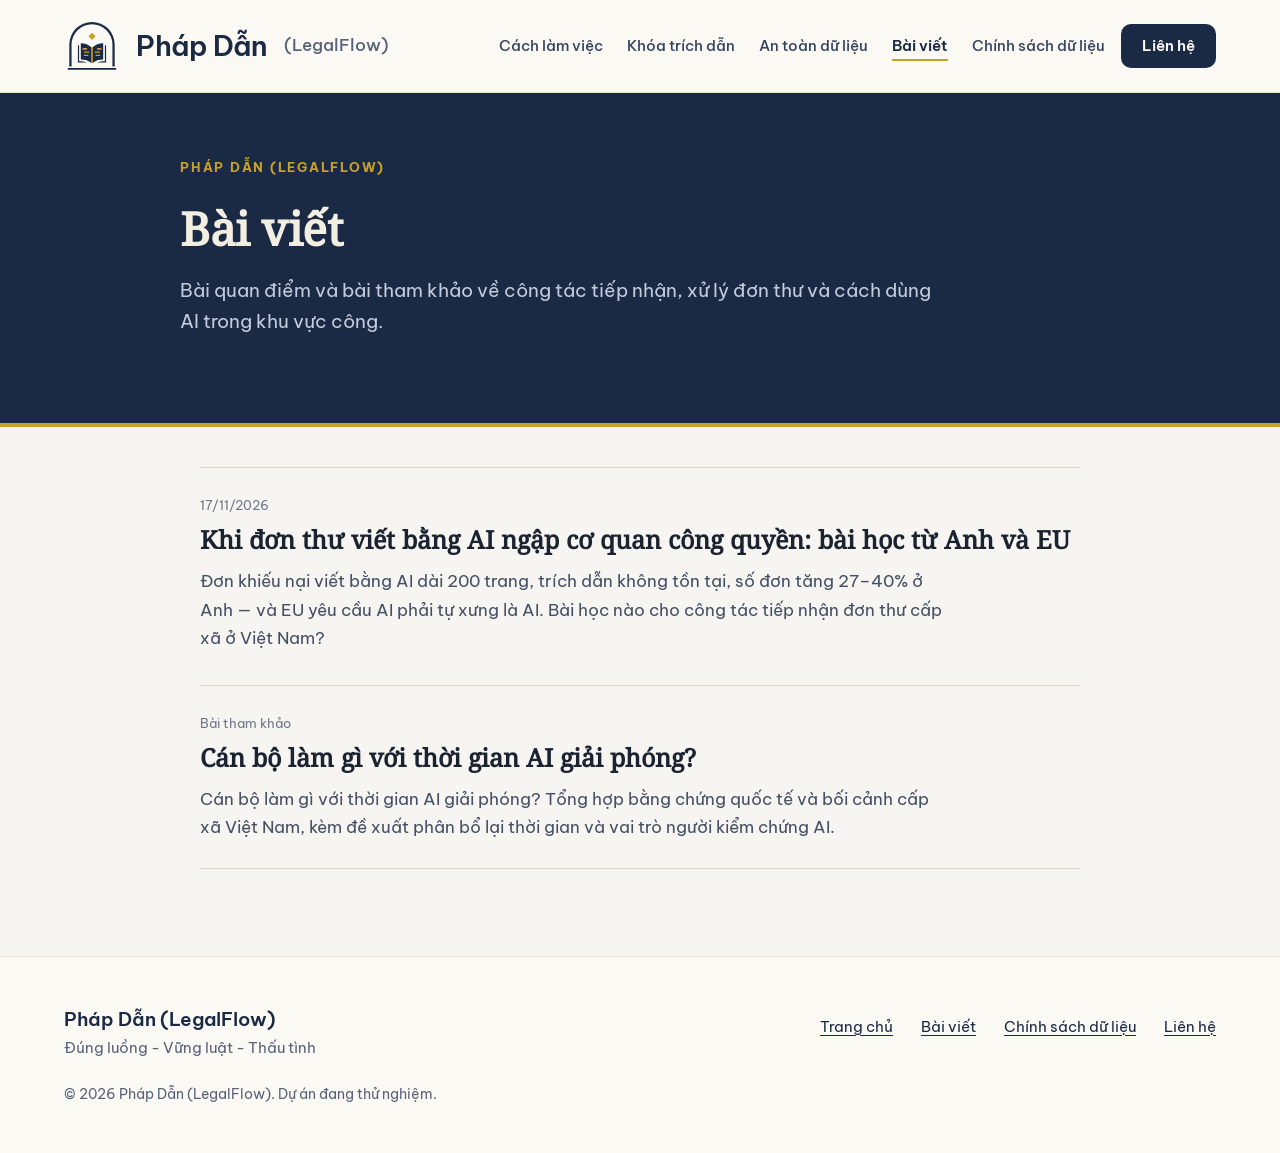
==== bai-viet/index.html @ ff7a057d "Mục Bài viết: trang danh sách tại /bai-viet/, menu và chân trang trỏ tới đây Co-Authored-By: Claude " ====
<!doctype html>
<html lang="vi">
  <head>
    <meta charset="utf-8" />
    <meta name="viewport" content="width=device-width, initial-scale=1, viewport-fit=cover" />
    <meta name="color-scheme" content="light dark" />
<link rel="icon" href="/favicon.ico" sizes="32x32">
<link rel="icon" href="/favicon.svg" type="image/svg+xml">
<link rel="apple-touch-icon" href="/apple-touch-icon.png">
<link rel="manifest" href="/site.webmanifest">
<meta name="theme-color" content="#1B2A44">
    <meta name="description" content="Các bài quan điểm và bài tham khảo của Pháp Dẫn (LegalFlow) về tiếp nhận, xử lý đơn thư và AI trong khu vực công." />
    <title>Bài viết | Pháp Dẫn (LegalFlow)</title>
<link rel="stylesheet" href="/assets/css/khung.css">
<link rel="canonical" href="https://phapdan.vn/bai-viet/">
<meta property="og:title" content="Bài viết | Pháp Dẫn (LegalFlow)">
<meta property="og:url" content="https://phapdan.vn/bai-viet/">
<meta property="og:locale" content="vi_VN">
<meta property="og:type" content="website">
<meta property="og:image" content="https://phapdan.vn/og-image.png">
<meta name="twitter:card" content="summary_large_image">
    <style>
@font-face{font-family:'Be Vietnam Pro';font-style:normal;font-weight:400;font-display:swap;src:url('/assets/fonts/be-vietnam-pro-vietnamese-400-normal.woff2') format('woff2');unicode-range:U+0102-0103,U+0110-0111,U+0128-0129,U+0168-0169,U+01A0-01A1,U+01AF-01B0,U+0300-0301,U+0303-0304,U+0308-0309,U+0323,U+0329,U+1EA0-1EF9,U+20AB}
@font-face{font-family:'Be Vietnam Pro';font-style:normal;font-weight:400;font-display:swap;src:url('/assets/fonts/be-vietnam-pro-latin-400-normal.woff2') format('woff2');unicode-range:U+0000-00FF,U+0131,U+0152-0153,U+02BB-02BC,U+02C6,U+02DA,U+02DC,U+0304,U+0308,U+0329,U+2000-206F,U+20AC,U+2122,U+2191,U+2193,U+2212,U+2215,U+FEFF,U+FFFD}
@font-face{font-family:'Be Vietnam Pro';font-style:normal;font-weight:500;font-display:swap;src:url('/assets/fonts/be-vietnam-pro-vietnamese-500-normal.woff2') format('woff2');unicode-range:U+0102-0103,U+0110-0111,U+0128-0129,U+0168-0169,U+01A0-01A1,U+01AF-01B0,U+0300-0301,U+0303-0304,U+0308-0309,U+0323,U+0329,U+1EA0-1EF9,U+20AB}
@font-face{font-family:'Be Vietnam Pro';font-style:normal;font-weight:500;font-display:swap;src:url('/assets/fonts/be-vietnam-pro-latin-500-normal.woff2') format('woff2');unicode-range:U+0000-00FF,U+0131,U+0152-0153,U+02BB-02BC,U+02C6,U+02DA,U+02DC,U+0304,U+0308,U+0329,U+2000-206F,U+20AC,U+2122,U+2191,U+2193,U+2212,U+2215,U+FEFF,U+FFFD}
@font-face{font-family:'Be Vietnam Pro';font-style:normal;font-weight:600;font-display:swap;src:url('/assets/fonts/be-vietnam-pro-vietnamese-600-normal.woff2') format('woff2');unicode-range:U+0102-0103,U+0110-0111,U+0128-0129,U+0168-0169,U+01A0-01A1,U+01AF-01B0,U+0300-0301,U+0303-0304,U+0308-0309,U+0323,U+0329,U+1EA0-1EF9,U+20AB}
@font-face{font-family:'Be Vietnam Pro';font-style:normal;font-weight:600;font-display:swap;src:url('/assets/fonts/be-vietnam-pro-latin-600-normal.woff2') format('woff2');unicode-range:U+0000-00FF,U+0131,U+0152-0153,U+02BB-02BC,U+02C6,U+02DA,U+02DC,U+0304,U+0308,U+0329,U+2000-206F,U+20AC,U+2122,U+2191,U+2193,U+2212,U+2215,U+FEFF,U+FFFD}
@font-face{font-family:'Be Vietnam Pro';font-style:normal;font-weight:700;font-display:swap;src:url('/assets/fonts/be-vietnam-pro-vietnamese-700-normal.woff2') format('woff2');unicode-range:U+0102-0103,U+0110-0111,U+0128-0129,U+0168-0169,U+01A0-01A1,U+01AF-01B0,U+0300-0301,U+0303-0304,U+0308-0309,U+0323,U+0329,U+1EA0-1EF9,U+20AB}
@font-face{font-family:'Be Vietnam Pro';font-style:normal;font-weight:700;font-display:swap;src:url('/assets/fonts/be-vietnam-pro-latin-700-normal.woff2') format('woff2');unicode-range:U+0000-00FF,U+0131,U+0152-0153,U+02BB-02BC,U+02C6,U+02DA,U+02DC,U+0304,U+0308,U+0329,U+2000-206F,U+20AC,U+2122,U+2191,U+2193,U+2212,U+2215,U+FEFF,U+FFFD}
@font-face{font-family:'Noto Serif';font-style:normal;font-weight:400;font-display:swap;src:url('/assets/fonts/noto-serif-400-normal-vietnamese.woff2') format('woff2');unicode-range:U+0102-0103,U+0110-0111,U+0128-0129,U+0168-0169,U+01A0-01A1,U+01AF-01B0,U+0300-0301,U+0303-0304,U+0308-0309,U+0323,U+0329,U+1EA0-1EF9,U+20AB}
@font-face{font-family:'Noto Serif';font-style:normal;font-weight:400;font-display:swap;src:url('/assets/fonts/noto-serif-400-normal-latin.woff2') format('woff2');unicode-range:U+0000-00FF,U+0131,U+0152-0153,U+02BB-02BC,U+02C6,U+02DA,U+02DC,U+0304,U+0308,U+0329,U+2000-206F,U+20AC,U+2122,U+2191,U+2193,U+2212,U+2215,U+FEFF,U+FFFD}

      :root {
        color-scheme: light dark;
        --navy: #1b2a44;
        --navy-deep: #121d31;
        --gold: #c9a227;
        --gold-soft: #a9861d;
        --bg: #f6f5f1;
        --surface: #ffffff;
        --surface-2: #efede6;
        --ink: #1c2330;
        --ink-2: #455064;
        --ink-3: #6d7688;
        --line: #ddd8cc;
        --line-strong: #c6bfa9;
        --good: #2e6b4f;
        --warn: #9a6a12;
        --bad: #a03d2a;
        --chip-bg: #eceadf;
        --hero-bg: #1b2a44;
        --hero-ink: #f2eee1;
        --hero-ink-2: #c3cbdd;
        --shadow: 0 1px 2px rgba(27, 42, 68, .06), 0 8px 28px rgba(27, 42, 68, .07);
      }
      @media (prefers-color-scheme: dark) {
        :root {
          --bg: #0e1420;
          --surface: #16202f;
          --surface-2: #1b2839;
          --ink: #e9e6da;
          --ink-2: #b7bdca;
          --ink-3: #8d96a8;
          --line: #2b3a4f;
          --line-strong: #3d5069;
          --good: #6fc49b;
          --warn: #e0b558;
          --bad: #e08a76;
          --chip-bg: #223048;
          --hero-bg: #0a111d;
          --hero-ink: #f2eee1;
          --hero-ink-2: #aeb8cc;
          --shadow: 0 1px 2px rgba(0,0,0,.3), 0 8px 28px rgba(0,0,0,.35);
        }
      }
      * { box-sizing: border-box; }
      html { scroll-behavior: smooth; }
      @media (prefers-reduced-motion: reduce) { html { scroll-behavior: auto; } }
      body {
        margin: 0;
        background: var(--bg);
        color: var(--ink);
        font-family: "Be Vietnam Pro", system-ui, sans-serif;
        font-size: 16.5px;
        line-height: 1.72;
        -webkit-font-smoothing: antialiased;
      }
      ::selection { background: var(--gold); color: #141414; }

      /* ---------- Hero ---------- */
      .hero {
        background: var(--hero-bg);
        color: var(--hero-ink);
        padding: 64px 20px 56px;
        border-bottom: 4px solid var(--gold);
      }
      .hero-inner { max-width: 920px; margin: 0 auto; }
      .hero .brandline {
        font-size: 12.5px; font-weight: 700; letter-spacing: .14em; text-transform: uppercase;
        color: var(--gold); margin: 0 0 22px;
      }
      .hero h1 {
        font-family: "Noto Serif", Georgia, serif;
        font-weight: 600; font-size: clamp(30px, 5.4vw, 46px);
        line-height: 1.18; margin: 0 0 20px; letter-spacing: -.01em;
      }
      .hero .lede { font-size: clamp(16.5px, 2.4vw, 19px); color: var(--hero-ink-2); line-height: 1.65; margin: 0 0 30px; max-width: 760px; }
      .hero .lede strong { color: var(--hero-ink); }
      .hero-stats { display: grid; grid-template-columns: repeat(3, 1fr); gap: 14px; }
      .hero-stat {
        border: 1px solid rgba(201,162,39,.45); border-radius: 10px; padding: 16px 18px;
        background: rgba(255,255,255,.03);
      }
      .hero-stat .num { font-family: "Noto Serif", serif; font-size: clamp(24px, 3.6vw, 34px); font-weight: 700; color: #fff; line-height: 1.1; }
      .hero-stat .num .arr { color: var(--gold); }
      .hero-stat .cap { font-size: 13px; color: var(--hero-ink-2); line-height: 1.5; margin-top: 6px; }
      .hero .meta { margin: 26px 0 0; font-size: 13px; color: var(--hero-ink-2); }
      .hero .meta a { color: var(--gold); }
      @media (max-width: 640px) { .hero-stats { grid-template-columns: 1fr; } .hero { padding: 44px 18px 40px; } }

      /* ---------- Nav ---------- */
      .toc {
        position: sticky; top: 0; z-index: 20;
        background: var(--surface); border-bottom: 1px solid var(--line);
      }
      .toc-inner { max-width: 920px; margin: 0 auto; padding: 0 20px; display: flex; gap: 4px; overflow-x: auto; scrollbar-width: none; }
      .toc-inner::-webkit-scrollbar { display: none; }
      .toc a {
        white-space: nowrap; font-size: 13.5px; font-weight: 600; color: var(--ink-2);
        text-decoration: none; padding: 12px 10px; border-bottom: 2px solid transparent;
      }
      .toc a:hover { color: var(--ink); border-bottom-color: var(--gold); }

      /* ---------- Layout ---------- */
      main { max-width: 920px; margin: 0 auto; padding: 0 20px 80px; }
      section { padding-top: 58px; scroll-margin-top: 58px; }
      @media (max-width: 640px) {
        /* Mục lục xuống hàng thay vì cuộn ngang: mọi mục đều thấy và bấm được trên điện thoại */
        .toc-inner { flex-wrap: wrap; overflow-x: visible; row-gap: 0; }
        .toc a { padding: 9px 8px; }
        section { scroll-margin-top: 104px; }
      }
      .sec-head { display: flex; align-items: baseline; gap: 14px; margin-bottom: 8px; }
      .sec-num {
        font-family: "Noto Serif", serif; font-size: 15px; font-weight: 700; color: var(--gold-soft);
        border: 1.5px solid var(--gold); border-radius: 999px; width: 34px; height: 34px;
        display: inline-flex; align-items: center; justify-content: center; flex: none; transform: translateY(6px);
      }
      h2 {
        font-family: "Noto Serif", Georgia, serif; font-weight: 600;
        font-size: clamp(24px, 4vw, 32px); line-height: 1.25; margin: 0; letter-spacing: -.01em;
      }
      h3 { font-size: 18.5px; font-weight: 700; margin: 34px 0 8px; line-height: 1.4; }
      h4 { font-size: 16px; font-weight: 700; margin: 22px 0 6px; }
      p { margin: 0 0 14px; }
      .sec-intro { color: var(--ink-2); font-size: 17px; margin-bottom: 20px; }
      ul, ol { margin: 0 0 16px; padding-left: 22px; }
      li { margin-bottom: 7px; }
      li::marker { color: var(--gold-soft); font-weight: 700; }
      a { color: var(--gold-soft); text-underline-offset: 3px; }
      @media (prefers-color-scheme: dark) { a { color: var(--gold); } }
      strong { font-weight: 700; }
      .small { font-size: 13.5px; color: var(--ink-3); line-height: 1.6; }

      /* ---------- Components ---------- */
      .thesis {
        background: var(--surface); border: 1px solid var(--line); border-top: 4px solid var(--gold);
        border-radius: 12px; padding: 26px 28px; box-shadow: var(--shadow); margin: 22px 0;
      }
      .thesis p:last-child { margin-bottom: 0; }
      .thesis .big {
        font-family: "Noto Serif", serif; font-size: clamp(19px, 3vw, 23px); line-height: 1.5; font-weight: 500; margin-bottom: 14px;
      }
      .split3 { display: grid; grid-template-columns: repeat(3, 1fr); gap: 14px; margin: 20px 0; }
      .split3 .cell { background: var(--surface); border: 1px solid var(--line); border-radius: 12px; padding: 18px 20px; box-shadow: var(--shadow); }
      .split3 .cell .k { font-size: 12px; font-weight: 800; letter-spacing: .1em; text-transform: uppercase; color: var(--gold-soft); margin-bottom: 8px; }
      .split3 .cell p { font-size: 15px; margin: 0; line-height: 1.6; }
      @media (max-width: 720px) { .split3 { grid-template-columns: 1fr; } }

      .chip {
        display: inline-block; font-size: 11.5px; font-weight: 700; letter-spacing: .03em;
        padding: 2px 9px; border-radius: 999px; background: var(--chip-bg); color: var(--ink-2);
        vertical-align: 2px; margin-right: 6px;
      }
      .chip.verified { background: rgba(46,107,79,.14); color: var(--good); }
      .chip.reported { background: rgba(154,106,18,.14); color: var(--warn); }
      .chip.opinion { background: rgba(160,61,42,.12); color: var(--bad); }
      .caveat {
        border: 1px dashed var(--line-strong); border-radius: 10px; padding: 14px 18px;
        font-size: 14.5px; color: var(--ink-2); background: var(--surface-2); margin: 16px 0;
      }
      .caveat strong { color: var(--ink); }
      blockquote {
        margin: 20px 0; padding: 4px 0 4px 20px; border-left: 3px solid var(--gold);
        font-family: "Noto Serif", serif; font-style: italic; font-size: 18px; line-height: 1.6; color: var(--ink);
      }
      blockquote .attrib { display: block; font-family: "Be Vietnam Pro", sans-serif; font-style: normal; font-size: 13px; color: var(--ink-3); margin-top: 8px; }

      .tablewrap { overflow-x: auto; margin: 18px 0 22px; border: 1px solid var(--line); border-radius: 12px; background: var(--surface); box-shadow: var(--shadow); }
      table { border-collapse: collapse; width: 100%; font-size: 14.5px; min-width: 620px; }
      th { text-align: left; font-size: 12.5px; letter-spacing: .05em; text-transform: uppercase; color: var(--ink-2); background: var(--surface-2); padding: 12px 16px; border-bottom: 1px solid var(--line); }
      td { padding: 13px 16px; border-bottom: 1px solid var(--line); vertical-align: top; line-height: 1.55; }
      tr:last-child td { border-bottom: none; }
      td .num { font-family: "Noto Serif", serif; font-weight: 700; font-size: 16px; white-space: nowrap; }
      @media (max-width: 640px) {
        .tablewrap { border: none; box-shadow: none; background: transparent; overflow: visible; }
        table { min-width: 0; }
        table, tbody, tr, td { display: block; width: 100%; }
        thead { display: none; }
        tr { background: var(--surface); border: 1px solid var(--line); border-radius: 12px; padding: 8px 4px; margin-bottom: 12px; box-shadow: var(--shadow); }
        td { border-bottom: none; padding: 7px 16px; }
        td::before { content: attr(data-th); display: block; font-size: 11.5px; font-weight: 700; letter-spacing: .06em; text-transform: uppercase; color: var(--ink-3); margin-bottom: 2px; }
      }

      .chart-card { background: var(--surface); border: 1px solid var(--line); border-radius: 12px; padding: 24px 26px; box-shadow: var(--shadow); margin: 20px 0; }
      .chart-card h4 { margin-top: 0; }
      .chart-card .src { font-size: 12.5px; color: var(--ink-3); margin-top: 12px; }
      .bar-row { display: grid; grid-template-columns: 190px 1fr 52px; align-items: center; gap: 12px; margin: 10px 0; font-size: 14px; }
      .bar-track { background: var(--surface-2); border-radius: 6px; height: 22px; overflow: hidden; }
      .bar-fill { height: 100%; border-radius: 6px; background: var(--navy); }
      .bar-fill.gold { background: var(--gold); }
      .bar-fill.bad { background: var(--bad); }
      .bar-val { font-family: "Noto Serif", serif; font-weight: 700; text-align: right; }
      @media (prefers-color-scheme: dark) { .bar-fill { background: #7e97c4; } .bar-fill.gold { background: var(--gold); } .bar-fill.bad { background: #c96a55; } }
      @media (max-width: 560px) { .bar-row { grid-template-columns: 118px 1fr 46px; gap: 8px; font-size: 13px; } }

      .statgrid { display: grid; grid-template-columns: repeat(2, 1fr); gap: 14px; margin: 20px 0; }
      .stat { background: var(--surface); border: 1px solid var(--line); border-radius: 12px; padding: 18px 20px; box-shadow: var(--shadow); }
      .stat .v { font-family: "Noto Serif", serif; font-size: 27px; font-weight: 700; line-height: 1.15; }
      .stat .v .to { color: var(--bad); }
      .stat .d { font-size: 14px; color: var(--ink-2); margin-top: 6px; line-height: 1.55; }
      @media (max-width: 640px) { .statgrid { grid-template-columns: 1fr; } }

      .role-card { background: var(--navy); color: #eef0f5; border-radius: 14px; padding: 28px 30px; margin: 22px 0; }
      @media (prefers-color-scheme: dark) { .role-card { background: #0a111d; border: 1px solid var(--line); } }
      .role-card h3 { color: #fff; margin-top: 0; font-family: "Noto Serif", serif; font-size: 22px; }
      .role-card .sub { color: #c3cbdd; font-size: 14.5px; margin-bottom: 18px; }
      .role-cols { display: grid; grid-template-columns: repeat(3, 1fr); gap: 20px; }
      .role-cols h5 { margin: 0 0 8px; font-size: 12.5px; letter-spacing: .1em; text-transform: uppercase; color: var(--gold); }
      .role-cols ul { padding-left: 18px; margin: 0; font-size: 14.5px; }
      .role-cols li { margin-bottom: 6px; }
      .role-cols li::marker { color: var(--gold); }
      @media (max-width: 720px) { .role-cols { grid-template-columns: 1fr; } }

      .steps { counter-reset: step; margin: 20px 0; }
      .step { display: flex; gap: 16px; padding: 16px 0; border-bottom: 1px solid var(--line); }
      .step:last-child { border-bottom: none; }
      .step .n {
        counter-increment: step; flex: none; width: 38px; height: 38px; border-radius: 50%;
        background: var(--navy); color: #fff; font-family: "Noto Serif", serif; font-weight: 700;
        display: flex; align-items: center; justify-content: center; font-size: 17px; margin-top: 2px;
      }
      @media (prefers-color-scheme: dark) { .step .n { background: var(--gold); color: #141414; } }
      .step h4 { margin: 2px 0 4px; }
      .step p { font-size: 15px; color: var(--ink-2); margin: 0; }

      /* ---------- Planner ---------- */
      .planner { background: var(--surface); border: 1px solid var(--line); border-radius: 14px; box-shadow: var(--shadow); padding: 26px 28px; margin: 22px 0; }
      .planner h3 { margin-top: 0; }
      .planner .ctl { display: flex; flex-wrap: wrap; align-items: center; gap: 14px; margin: 16px 0 6px; }
      .planner label { font-weight: 600; font-size: 15px; }
      .planner input[type="range"] { flex: 1 1 220px; accent-color: var(--gold-soft); height: 28px; }
      .planner .hours-out { font-family: "Noto Serif", serif; font-size: 26px; font-weight: 700; min-width: 128px; }
      .alloc-row { display: grid; grid-template-columns: 200px 1fr 128px; gap: 12px; align-items: center; margin: 12px 0; font-size: 14.5px; }
      .alloc-row .a-name { font-weight: 600; }
      .alloc-row .a-name span { display: block; font-weight: 400; font-size: 12.5px; color: var(--ink-3); }
      .alloc-row .a-val { text-align: right; font-family: "Noto Serif", serif; font-weight: 700; line-height: 1.35; }
      .alloc-row .a-val span { display: block; font-family: "Be Vietnam Pro", sans-serif; font-weight: 500; font-size: 12.5px; color: var(--ink-3); }
      @media (max-width: 560px) { .alloc-row { grid-template-columns: 1fr 108px; } .alloc-row .bar-track { display: none; } }

      /* ---------- Audience tabs ---------- */
      .tabs { display: flex; gap: 8px; flex-wrap: wrap; margin: 18px 0 0; }
      .tabs button {
        font: inherit; font-size: 14.5px; font-weight: 600; cursor: pointer;
        padding: 9px 18px; border-radius: 999px; border: 1.5px solid var(--line-strong);
        background: var(--surface); color: var(--ink-2);
      }
      .tabs button[aria-selected="true"] { background: var(--navy); border-color: var(--navy); color: #fff; }
      @media (prefers-color-scheme: dark) { .tabs button[aria-selected="true"] { background: var(--gold); border-color: var(--gold); color: #141414; } }
      .tab-panel { background: var(--surface); border: 1px solid var(--line); border-radius: 12px; padding: 22px 26px; margin-top: 14px; box-shadow: var(--shadow); }
      .tab-panel[hidden] { display: none; }
      .tab-panel p:last-child { margin-bottom: 0; }

      .openq { background: var(--surface-2); border-radius: 12px; padding: 22px 26px; margin: 20px 0; }
      .openq ol { margin-bottom: 0; }
      .sources { font-size: 14px; color: var(--ink-2); }
      .sources h4 { color: var(--ink); }
      .sources li { margin-bottom: 5px; word-break: break-word; }
      footer { border-top: 1px solid var(--line); margin-top: 60px; padding-top: 22px; font-size: 13.5px; color: var(--ink-3); }
      .guarantee {
        border: 2px solid var(--gold); border-radius: 12px; padding: 22px 26px; margin: 20px 0;
        font-family: "Noto Serif", serif; font-size: clamp(17px, 2.6vw, 20px); line-height: 1.6; background: var(--surface);
      }
      .guarantee .who { display: block; font-family: "Be Vietnam Pro", sans-serif; font-size: 12.5px; font-weight: 700; letter-spacing: .1em; text-transform: uppercase; color: var(--gold-soft); margin-bottom: 10px; }
    </style>
<style>.list{list-style:none;padding:0;margin:0} .list li{border-top:1px solid var(--line);padding:26px 0} .list li:last-child{border-bottom:1px solid var(--line)} .list time{display:block;font-size:13px;color:var(--ink-3);margin-bottom:6px} .list a{font-family:"Noto Serif",serif;font-size:clamp(20px,3vw,25px);font-weight:700;line-height:1.35;color:var(--ink);text-decoration:none} .list a:hover{text-decoration:underline;text-decoration-color:var(--gold)} .list p{margin:10px 0 0;color:var(--ink-2);max-width:68ch}</style>
  </head>
  <body>
    <!-- khung:dau -->
<div class="pd-khung">
<header class="site-head">
<div class="wrap site-head__in">
<a class="brand" href="/" aria-label="Pháp Dẫn (LegalFlow), về trang chủ">
<picture><source srcset="/assets/logo-phap-dan-bieu-tuong-nen-toi.svg" media="(prefers-color-scheme: dark)"><img src="/assets/logo-phap-dan-bieu-tuong.svg" width="56" height="56" alt=""></picture>
<span class="brand__name">Pháp Dẫn</span><span class="brand__sub">(LegalFlow)</span>
</a>
<nav class="nav" aria-label="Điều hướng chính">
<a href="/#cach-lam">Cách làm việc</a>
<a href="/#khoa-trich-dan">Khóa trích dẫn</a>
<a href="/#an-toan">An toàn dữ liệu</a>
<a href="/bai-viet/" aria-current="page">Bài viết</a>
<a href="/chinh-sach-du-lieu.html">Chính sách dữ liệu</a>
</nav>
<details class="mnav"><summary>Mục lục</summary>
<nav aria-label="Mục lục trên điện thoại">
<a href="/#cach-lam">Cách làm việc</a>
<a href="/#khoa-trich-dan">Khóa trích dẫn</a>
<a href="/#an-toan">An toàn dữ liệu</a>
<a href="/bai-viet/" aria-current="page">Bài viết</a>
<a href="/chinh-sach-du-lieu.html">Chính sách dữ liệu</a>
<a href="/lien-he.html">Liên hệ</a>
</nav></details>
<a class="btn btn--primary btn--sm" href="/lien-he.html">Liên hệ</a>
</div>
</header>
</div>
<!-- /khung:dau -->
<header class="hero">
      <div class="hero-inner">
        <p class="brandline">Pháp Dẫn (LegalFlow)</p>
        <h1>Bài viết</h1>
        <p class="lede">Bài quan điểm và bài tham khảo về công tác tiếp nhận, xử lý đơn thư và cách dùng AI trong khu vực công.</p>
      </div>
    </header>
    <main>
      <section style="padding-top:40px">
        <ul class="list">
<li><time>17/11/2026</time><a href="/bai-viet/don-thu-viet-bang-ai-bai-hoc-tu-anh-va-eu/">Khi đơn thư viết bằng AI ngập cơ quan công quyền: bài học từ Anh và EU</a><p>Đơn khiếu nại viết bằng AI dài 200 trang, trích dẫn không tồn tại, số đơn tăng 27–40% ở Anh — và EU yêu cầu AI phải tự xưng là AI. Bài học nào cho công tác tiếp nhận đơn thư cấp xã ở Việt Nam?</p></li>
<li><time>Bài tham khảo</time><a href="/thoi-gian-ai-giai-phong.html">Cán bộ làm gì với thời gian AI giải phóng?</a><p>Cán bộ làm gì với thời gian AI giải phóng? Tổng hợp bằng chứng quốc tế và bối cảnh cấp xã Việt Nam, kèm đề xuất phân bổ lại thời gian và vai trò người kiểm chứng AI.</p></li>
        </ul>
      </section>
    </main>
    <!-- khung:chan -->
<div class="pd-khung">
<footer class="site-foot">
<div class="wrap site-foot__in">
<div>
<p class="site-foot__brand">Pháp Dẫn (LegalFlow)</p>
<p class="site-foot__tag">Đúng luồng - Vững luật - Thấu tình</p>
</div>
<nav aria-label="Liên kết cuối trang">
<a href="/">Trang chủ</a>
<a href="/bai-viet/">Bài viết</a>
<a href="/chinh-sach-du-lieu.html">Chính sách dữ liệu</a>
<a href="/lien-he.html">Liên hệ</a>
</nav>
<p class="site-foot__legal">© 2026 Pháp Dẫn (LegalFlow). Dự án đang thử nghiệm.</p>
</div>
</footer>
</div>
<script>
(function(){var m=document.querySelector('.pd-khung .mnav');if(!m)return;
m.addEventListener('click',function(e){if(e.target.closest('nav a'))m.open=false;});
document.addEventListener('keydown',function(e){if(e.key==='Escape'&&m.open){m.open=false;m.querySelector('summary').focus();}});})();
</script>
<!-- /khung:chan -->
  </body>
</html>
---- assets/css/khung.css ----
/* Khung đầu/chân dùng riêng cho trang Bài viết. TỆP SINH TỰ ĐỘNG từ dung.py (màu từ bang_mau.py, quy tắc từ site.css), không sửa tay.
   Mọi quy tắc nằm dưới .pd-khung để không làm đổi giao diện của bài viết. */
/* Bộ màu A: navy + vàng. TỆP SINH TỰ ĐỘNG từ nguon/bang_mau.py, không sửa tay.
   Tỷ lệ tương phản của từng cặp: bang-chung/do-tuong-phan.md */
.pd-khung {
  /* Bảng màu gốc */
  --sang-paper: #FBF9F4;
  --sang-paper-2: #F4F0E6;
  --sang-paper-3: #EAE4D6;
  --sang-surface: #FFFFFF;
  --sang-ink: #1B2A44;
  --sang-ink-2: #37445E;
  --sang-muted: #586278;
  --sang-rule: #DCD5C5;
  --sang-rule-2: #E9E3D6;
  --sang-rule-ui: #8A8474;
  --sang-brand: #1B2A44;
  --sang-brand-2: #2B3D60;
  --sang-on-brand: #FBF9F4;
  --sang-on-brand-2: #C9D0DD;
  --sang-accent: #C9A227;
  --sang-accent-ink: #735900;
  --sang-accent-soft: #F6ECC9;
  --sang-accent-rule: #D9C06C;
  --sang-ok-ink: #1D5A45;
  --sang-ok-soft: #E0F0E8;
  --sang-ok-rule: #9CCBB6;
  --sang-out-ink: #8C2B20;
  --sang-out-soft: #F9E6E1;
  --sang-out-rule: #E0A79D;
  --sang-btn-bg: #1B2A44;
  --sang-btn-bg-hover: #2B3D60;
  --sang-btn-ink: #FBF9F4;
  --sang-focus: #1B2A44;
  --sang-scrim: #0D1524;
  --sang-shadow-rgb: 27 42 68;
  --sang-brand-mark: #1B2A44;
  --sang-logo-bg: #1B2A44;
  --sang-logo-fg: #FBF9F4;
  --toi-paper: #0E1726;
  --toi-paper-2: #131E31;
  --toi-paper-3: #1B2A44;
  --toi-surface: #17233A;
  --toi-ink: #F3EFE5;
  --toi-ink-2: #CBD1DC;
  --toi-muted: #9EA8BA;
  --toi-rule: #2E3D5A;
  --toi-rule-2: #223049;
  --toi-rule-ui: #6F7C95;
  --toi-brand: #1B2A44;
  --toi-brand-2: #24365A;
  --toi-on-brand: #F3EFE5;
  --toi-on-brand-2: #C9D0DD;
  --toi-accent: #C9A227;
  --toi-accent-ink: #DDBE55;
  --toi-accent-soft: #3A3010;
  --toi-accent-rule: #6E5A16;
  --toi-ok-ink: #8FD4B6;
  --toi-ok-soft: #143A30;
  --toi-ok-rule: #2C6A57;
  --toi-out-ink: #F2AA9F;
  --toi-out-soft: #48201B;
  --toi-out-rule: #7F3A31;
  --toi-btn-bg: #C9A227;
  --toi-btn-bg-hover: #DDBE55;
  --toi-btn-ink: #131E31;
  --toi-focus: #DDBE55;
  --toi-scrim: #05080F;
  --toi-shadow-rgb: 0 0 0;
  --toi-brand-mark: #8FA1C4;
  --toi-logo-bg: #2B3D60;
  --toi-logo-fg: #F3EFE5;
  --khoi-paper: #1B2A44;
  --khoi-paper-2: #20304D;
  --khoi-paper-3: #2B3D60;
  --khoi-surface: #22334F;
  --khoi-ink: #F6F2E8;
  --khoi-ink-2: #CFD5E0;
  --khoi-muted: #A9B2C3;
  --khoi-rule: #3A4B6B;
  --khoi-rule-2: #2E3E5C;
  --khoi-rule-ui: #8D99B0;
  --khoi-accent: #C9A227;
  --khoi-accent-ink: #DDBE55;
  --khoi-accent-soft: #3F3514;
  --khoi-accent-rule: #7A651B;
  --khoi-ok-ink: #9ADBBE;
  --khoi-ok-soft: #1C4338;
  --khoi-ok-rule: #3A7A66;
  --khoi-out-ink: #F4B3A9;
  --khoi-out-soft: #532822;
  --khoi-out-rule: #8E463C;
  --khoi-btn-bg: #C9A227;
  --khoi-btn-bg-hover: #DDBE55;
  --khoi-btn-ink: #17233A;
  --khoi-focus: #DDBE55;
  /* Biến ngữ nghĩa, mặc định là giao diện sáng */
  --paper: var(--sang-paper);
  --paper-2: var(--sang-paper-2);
  --paper-3: var(--sang-paper-3);
  --surface: var(--sang-surface);
  --ink: var(--sang-ink);
  --ink-2: var(--sang-ink-2);
  --muted: var(--sang-muted);
  --rule: var(--sang-rule);
  --rule-2: var(--sang-rule-2);
  --rule-ui: var(--sang-rule-ui);
  --brand: var(--sang-brand);
  --brand-2: var(--sang-brand-2);
  --on-brand: var(--sang-on-brand);
  --on-brand-2: var(--sang-on-brand-2);
  --accent: var(--sang-accent);
  --accent-ink: var(--sang-accent-ink);
  --accent-soft: var(--sang-accent-soft);
  --accent-rule: var(--sang-accent-rule);
  --ok-ink: var(--sang-ok-ink);
  --ok-soft: var(--sang-ok-soft);
  --ok-rule: var(--sang-ok-rule);
  --out-ink: var(--sang-out-ink);
  --out-soft: var(--sang-out-soft);
  --out-rule: var(--sang-out-rule);
  --btn-bg: var(--sang-btn-bg);
  --btn-bg-hover: var(--sang-btn-bg-hover);
  --btn-ink: var(--sang-btn-ink);
  --focus: var(--sang-focus);
  --scrim: var(--sang-scrim);
  --shadow-rgb: var(--sang-shadow-rgb);
  --brand-mark: var(--sang-brand-mark);
  --logo-bg: var(--sang-logo-bg);
  --logo-fg: var(--sang-logo-fg);
}
/* Giao diện tối: theo cài đặt của máy. Thuộc tính data-giao-dien chỉ để xem thử. */
@media (prefers-color-scheme: dark) {
  .pd-khung {
    --paper: var(--toi-paper);
    --paper-2: var(--toi-paper-2);
    --paper-3: var(--toi-paper-3);
    --surface: var(--toi-surface);
    --ink: var(--toi-ink);
    --ink-2: var(--toi-ink-2);
    --muted: var(--toi-muted);
    --rule: var(--toi-rule);
    --rule-2: var(--toi-rule-2);
    --rule-ui: var(--toi-rule-ui);
    --brand: var(--toi-brand);
    --brand-2: var(--toi-brand-2);
    --on-brand: var(--toi-on-brand);
    --on-brand-2: var(--toi-on-brand-2);
    --accent: var(--toi-accent);
    --accent-ink: var(--toi-accent-ink);
    --accent-soft: var(--toi-accent-soft);
    --accent-rule: var(--toi-accent-rule);
    --ok-ink: var(--toi-ok-ink);
    --ok-soft: var(--toi-ok-soft);
    --ok-rule: var(--toi-ok-rule);
    --out-ink: var(--toi-out-ink);
    --out-soft: var(--toi-out-soft);
    --out-rule: var(--toi-out-rule);
    --btn-bg: var(--toi-btn-bg);
    --btn-bg-hover: var(--toi-btn-bg-hover);
    --btn-ink: var(--toi-btn-ink);
    --focus: var(--toi-focus);
    --scrim: var(--toi-scrim);
    --shadow-rgb: var(--toi-shadow-rgb);
    --brand-mark: var(--toi-brand-mark);
    --logo-bg: var(--toi-logo-bg);
    --logo-fg: var(--toi-logo-fg);
  }
}
/* Khối tối có chọn lọc (phần Khóa trích dẫn): cùng một bộ biến ở cả giao diện sáng và tối */

.pd-khung {
  --sans: "Be Vietnam Pro", ui-sans-serif, system-ui, -apple-system, "Segoe UI", sans-serif;
  --serif: "Noto Serif", "Times New Roman", serif;

  
  --t-display: clamp(2.375rem, 1.2rem + 4.4vw, 4.25rem);   
  --t-h1: clamp(2.125rem, 1.4rem + 2.9vw, 3.25rem);        
  --t-h2: clamp(1.75rem, 1.25rem + 2vw, 2.625rem);         
  --t-thesis: clamp(1.625rem, 1.1rem + 2.2vw, 2.5rem);     
  --t-h3: 1.25rem;                                         
  --t-lede: clamp(1.125rem, 1.02rem + 0.42vw, 1.3125rem);  
  --t-body: 1.0625rem;                                     
  --t-small: 0.9375rem;                                    
  --t-note: 0.875rem;                                      
  --t-cite: 1.1875rem;                                     

  
  --s-1: 4px;  --s-2: 8px;  --s-3: 12px; --s-4: 16px; --s-5: 24px;
  --s-6: 32px; --s-7: 48px; --s-8: 64px; --s-9: 96px; --s-10: 128px;
  --sec: clamp(64px, 9vw, 128px);        

  
  --r-1: 6px;   
  --r-2: 10px;  
  --r-3: 14px;  

  
  --wrap: 1200px;
  --gutter: 24px;
  --edge: clamp(20px, 5vw, 64px);

  
  --shadow: 0 2px 4px rgb(var(--shadow-rgb) / 0.08), 0 28px 56px -24px rgb(var(--shadow-rgb) / 0.4);
}
.pd-khung { font-family: var(--sans); font-size: 1rem; font-weight: 400; line-height: 1.5; text-align: left; color: var(--ink); background: var(--paper); -webkit-font-smoothing: antialiased; }
.pd-khung *, .pd-khung *::before, .pd-khung *::after { box-sizing: border-box; }
.pd-khung p { margin: 0; max-width: none; font-size: inherit; line-height: inherit; color: inherit; }
.pd-khung a { color: inherit; text-decoration-line: underline; text-decoration-thickness: 1px; text-underline-offset: 0.2em; }
.pd-khung a:hover { text-decoration-thickness: 2px; text-decoration-color: var(--accent); }
.pd-khung a:focus-visible, .pd-khung button:focus-visible, .pd-khung summary:focus-visible { outline: 3px solid var(--focus); outline-offset: 3px; border-radius: var(--r-1); }
.pd-khung img { display: block; max-width: 100%; height: auto; }
.pd-khung footer { border: 0; margin: 0; padding: 0; font-size: inherit; color: inherit; }
.pd-khung .wrap { max-width: calc(var(--wrap) + 2 * var(--edge)); margin-inline: auto; padding-inline: var(--edge); }
.pd-khung .btn {
  display: inline-flex; align-items: center; justify-content: center;
  min-height: 48px; padding: 0 var(--s-5); border-radius: var(--r-2); border: 1px solid transparent;
  font: inherit; font-weight: 600; font-size: 1rem; line-height: 1.2; text-decoration: none; white-space: nowrap;
  cursor: pointer; transition: background-color 0.12s ease-out, border-color 0.12s ease-out;
}
.pd-khung .btn--primary { background: var(--btn-bg); color: var(--btn-ink); }
.pd-khung .btn--primary:hover { background: var(--btn-bg-hover); }
.pd-khung .btn--line { background: transparent; color: var(--ink); border-color: var(--rule-ui); }
.pd-khung .btn--line:hover { background: var(--paper-2); border-color: var(--ink); }
.pd-khung .btn--sm { min-height: 44px; padding: 0 20px; font-size: var(--t-small); }
.pd-khung .btn:active { transform: translateY(1px); }
.pd-khung .btn:disabled { opacity: 0.55; cursor: not-allowed; }
.pd-khung .site-head { border-bottom: 1px solid var(--rule-2); background: var(--paper); }
.pd-khung .site-head__in { display: flex; align-items: center; gap: var(--s-3) var(--s-4); min-height: 92px; padding-block: var(--s-3); }
.pd-khung .brand { display: inline-flex; align-items: center; gap: 16px; min-height: 56px; text-decoration: none; margin-right: auto; min-width: 0; }
.pd-khung .brand img { flex: none; display: block; width: 56px; height: 56px; border-radius: 12px; }
.pd-khung .brand__name { font-weight: 600; font-size: 1.75rem; line-height: 1.15; letter-spacing: -0.015em; white-space: nowrap; }
.pd-khung .brand__sub { font-weight: 500; font-size: 1.0625rem; color: var(--muted); white-space: nowrap; }
.pd-khung .nav { display: none; align-items: center; gap: 24px; }
.pd-khung .nav a { text-decoration: none; font-weight: 500; font-size: var(--t-small); color: var(--ink-2); white-space: nowrap; padding-block: 12px; }
.pd-khung .nav a:hover { color: var(--ink); text-decoration: underline; text-decoration-color: var(--accent); text-decoration-thickness: 2px; text-underline-offset: 8px; }
.pd-khung .nav a[aria-current] { color: var(--ink); font-weight: 600; text-decoration: underline; text-decoration-color: var(--accent); text-decoration-thickness: 2px; text-underline-offset: 8px; }
.pd-khung .mnav { position: relative; }
.pd-khung .mnav summary {
  list-style: none; cursor: pointer; min-height: 44px; display: inline-flex; align-items: center; padding: 0 16px;
  border-radius: var(--r-2); border: 1px solid var(--rule-ui); font-weight: 600; font-size: var(--t-small); white-space: nowrap;
}
.pd-khung .mnav summary::-webkit-details-marker { display: none; }
.pd-khung .mnav nav {
  position: absolute; right: 0; top: 52px; z-index: 10; min-width: 232px; max-width: calc(100vw - 2 * var(--edge));
  display: flex; flex-direction: column; padding: 4px;
  background: var(--surface); border: 1px solid var(--rule-ui); border-radius: var(--r-2);
}
.pd-khung .mnav nav a { display: flex; align-items: center; min-height: 44px; padding: 0 12px; border-radius: var(--r-1); text-decoration: none; font-size: 1rem; }
.pd-khung .mnav nav a:hover { background: var(--paper-2); }
@media (min-width: 1200px) {
  .pd-khung .nav { display: flex; }
  .pd-khung .mnav { display: none; }
}
@media (max-width: 639px) {
  .pd-khung .brand { display: grid; grid-template-columns: auto 1fr; gap: 0 10px; min-height: 48px; }
  .pd-khung .brand picture { grid-row: 1 / span 2; }
  .pd-khung .brand img { width: 48px; height: 48px; border-radius: 10px; }
  .pd-khung .brand__name { font-size: 1.375rem; line-height: 1.15; align-self: end; }
  .pd-khung .brand__sub { font-size: var(--t-small); line-height: 1.2; align-self: start; }
  .pd-khung .site-head__in { gap: var(--s-2); min-height: 80px; }
}
@media (max-width: 439px) {
  .pd-khung .site-head .btn--sm { display: none; }
}
.pd-khung .site-foot { border-top: 1px solid var(--rule-2); padding-block: var(--s-7); }
.pd-khung .site-foot__in { display: flex; flex-wrap: wrap; gap: var(--s-5) var(--s-7); justify-content: space-between; align-items: flex-start; }
.pd-khung .site-foot__brand { font-weight: 600; font-size: 1.1875rem; }
.pd-khung .site-foot__tag { margin-top: var(--s-1); font-size: var(--t-small); color: var(--muted); }
.pd-khung .site-foot nav { display: flex; flex-wrap: wrap; gap: var(--s-1) 28px; font-size: var(--t-small); }
.pd-khung .site-foot nav a { display: inline-flex; align-items: center; min-height: 44px; }
.pd-khung .site-foot__legal { flex-basis: 100%; font-size: var(--t-note); color: var(--muted); }
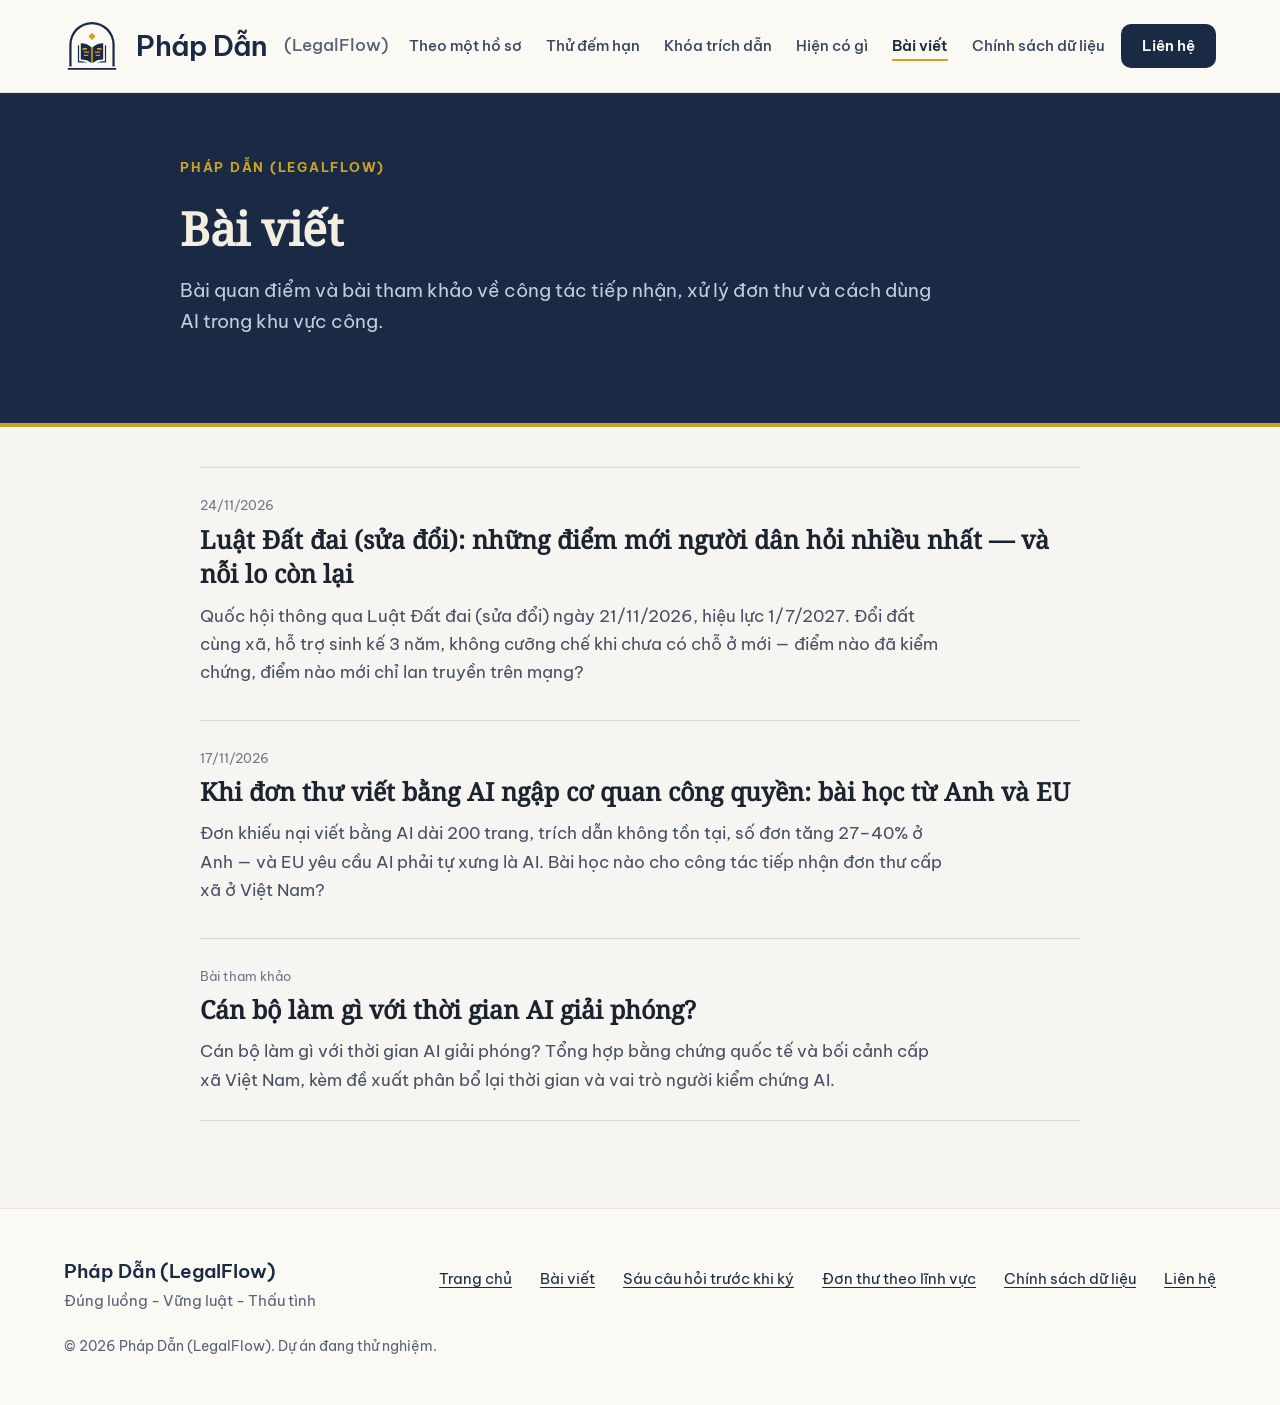
==== commit ca7ce966: "Đăng bài: Luật Đất đai (sửa đổi): những điểm mới người dân hỏi nhiều nhất — và nỗi lo còn lại Thêm v" ====
--- a/bai-viet/index.html
+++ b/bai-viet/index.html
@@ -306,17 +306,19 @@
 <span class="brand__name">Pháp Dẫn</span><span class="brand__sub">(LegalFlow)</span>
 </a>
 <nav class="nav" aria-label="Điều hướng chính">
-<a href="/#cach-lam">Cách làm việc</a>
+<a href="/#mot-ho-so">Theo một hồ sơ</a>
+<a href="/#thu-dem-han">Thử đếm hạn</a>
 <a href="/#khoa-trich-dan">Khóa trích dẫn</a>
-<a href="/#an-toan">An toàn dữ liệu</a>
+<a href="/#dang-co-gi">Hiện có gì</a>
 <a href="/bai-viet/" aria-current="page">Bài viết</a>
 <a href="/chinh-sach-du-lieu.html">Chính sách dữ liệu</a>
 </nav>
 <details class="mnav"><summary>Mục lục</summary>
 <nav aria-label="Mục lục trên điện thoại">
-<a href="/#cach-lam">Cách làm việc</a>
+<a href="/#mot-ho-so">Theo một hồ sơ</a>
+<a href="/#thu-dem-han">Thử đếm hạn</a>
 <a href="/#khoa-trich-dan">Khóa trích dẫn</a>
-<a href="/#an-toan">An toàn dữ liệu</a>
+<a href="/#dang-co-gi">Hiện có gì</a>
 <a href="/bai-viet/" aria-current="page">Bài viết</a>
 <a href="/chinh-sach-du-lieu.html">Chính sách dữ liệu</a>
 <a href="/lien-he.html">Liên hệ</a>
@@ -336,6 +338,7 @@
     <main>
       <section style="padding-top:40px">
         <ul class="list">
+<li><time>24/11/2026</time><a href="/bai-viet/luat-dat-dai-sua-doi-diem-moi-va-noi-lo/">Luật Đất đai (sửa đổi): những điểm mới người dân hỏi nhiều nhất — và nỗi lo còn lại</a><p>Quốc hội thông qua Luật Đất đai (sửa đổi) ngày 21/11/2026, hiệu lực 1/7/2027. Đổi đất cùng xã, hỗ trợ sinh kế 3 năm, không cưỡng chế khi chưa có chỗ ở mới — điểm nào đã kiểm chứng, điểm nào mới chỉ lan truyền trên mạng?</p></li>
 <li><time>17/11/2026</time><a href="/bai-viet/don-thu-viet-bang-ai-bai-hoc-tu-anh-va-eu/">Khi đơn thư viết bằng AI ngập cơ quan công quyền: bài học từ Anh và EU</a><p>Đơn khiếu nại viết bằng AI dài 200 trang, trích dẫn không tồn tại, số đơn tăng 27–40% ở Anh — và EU yêu cầu AI phải tự xưng là AI. Bài học nào cho công tác tiếp nhận đơn thư cấp xã ở Việt Nam?</p></li>
 <li><time>Bài tham khảo</time><a href="/thoi-gian-ai-giai-phong.html">Cán bộ làm gì với thời gian AI giải phóng?</a><p>Cán bộ làm gì với thời gian AI giải phóng? Tổng hợp bằng chứng quốc tế và bối cảnh cấp xã Việt Nam, kèm đề xuất phân bổ lại thời gian và vai trò người kiểm chứng AI.</p></li>
         </ul>
@@ -352,6 +355,8 @@
 <nav aria-label="Liên kết cuối trang">
 <a href="/">Trang chủ</a>
 <a href="/bai-viet/">Bài viết</a>
+<a href="/sau-cau-hoi-truoc-khi-ky.html">Sáu câu hỏi trước khi ký</a>
+<a href="/don-thu-theo-linh-vuc.html">Đơn thư theo lĩnh vực</a>
 <a href="/chinh-sach-du-lieu.html">Chính sách dữ liệu</a>
 <a href="/lien-he.html">Liên hệ</a>
 </nav>
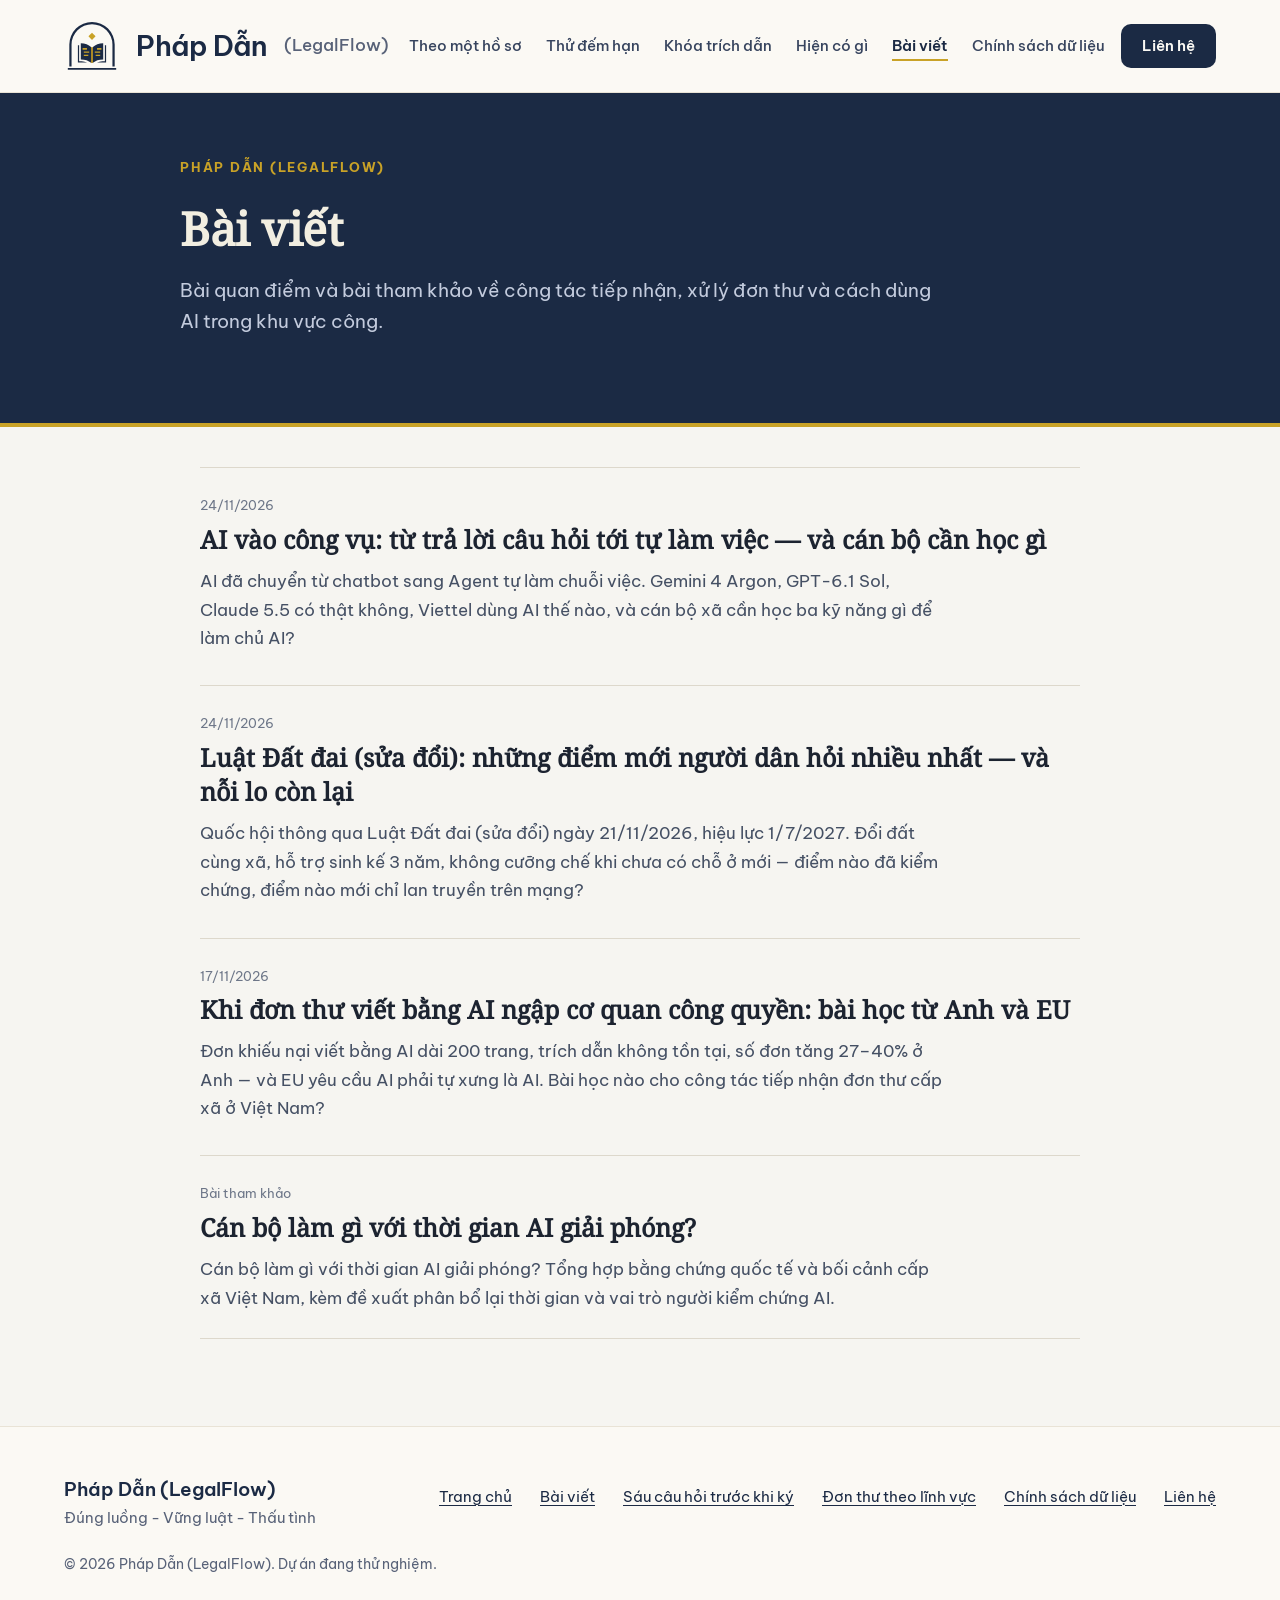
==== commit 9ddeb7a6: "Đăng bài: AI vào công vụ: từ trả lời câu hỏi tới tự làm việc — và cán bộ cần học gì Thêm vào danh sá" ====
--- a/bai-viet/index.html
+++ b/bai-viet/index.html
@@ -338,6 +338,7 @@
     <main>
       <section style="padding-top:40px">
         <ul class="list">
+<li><time>24/11/2026</time><a href="/bai-viet/ai-vao-cong-vu-tu-tra-loi-toi-tu-lam-viec/">AI vào công vụ: từ trả lời câu hỏi tới tự làm việc — và cán bộ cần học gì</a><p>AI đã chuyển từ chatbot sang Agent tự làm chuỗi việc. Gemini 4 Argon, GPT-6.1 Sol, Claude 5.5 có thật không, Viettel dùng AI thế nào, và cán bộ xã cần học ba kỹ năng gì để làm chủ AI?</p></li>
 <li><time>24/11/2026</time><a href="/bai-viet/luat-dat-dai-sua-doi-diem-moi-va-noi-lo/">Luật Đất đai (sửa đổi): những điểm mới người dân hỏi nhiều nhất — và nỗi lo còn lại</a><p>Quốc hội thông qua Luật Đất đai (sửa đổi) ngày 21/11/2026, hiệu lực 1/7/2027. Đổi đất cùng xã, hỗ trợ sinh kế 3 năm, không cưỡng chế khi chưa có chỗ ở mới — điểm nào đã kiểm chứng, điểm nào mới chỉ lan truyền trên mạng?</p></li>
 <li><time>17/11/2026</time><a href="/bai-viet/don-thu-viet-bang-ai-bai-hoc-tu-anh-va-eu/">Khi đơn thư viết bằng AI ngập cơ quan công quyền: bài học từ Anh và EU</a><p>Đơn khiếu nại viết bằng AI dài 200 trang, trích dẫn không tồn tại, số đơn tăng 27–40% ở Anh — và EU yêu cầu AI phải tự xưng là AI. Bài học nào cho công tác tiếp nhận đơn thư cấp xã ở Việt Nam?</p></li>
 <li><time>Bài tham khảo</time><a href="/thoi-gian-ai-giai-phong.html">Cán bộ làm gì với thời gian AI giải phóng?</a><p>Cán bộ làm gì với thời gian AI giải phóng? Tổng hợp bằng chứng quốc tế và bối cảnh cấp xã Việt Nam, kèm đề xuất phân bổ lại thời gian và vai trò người kiểm chứng AI.</p></li>
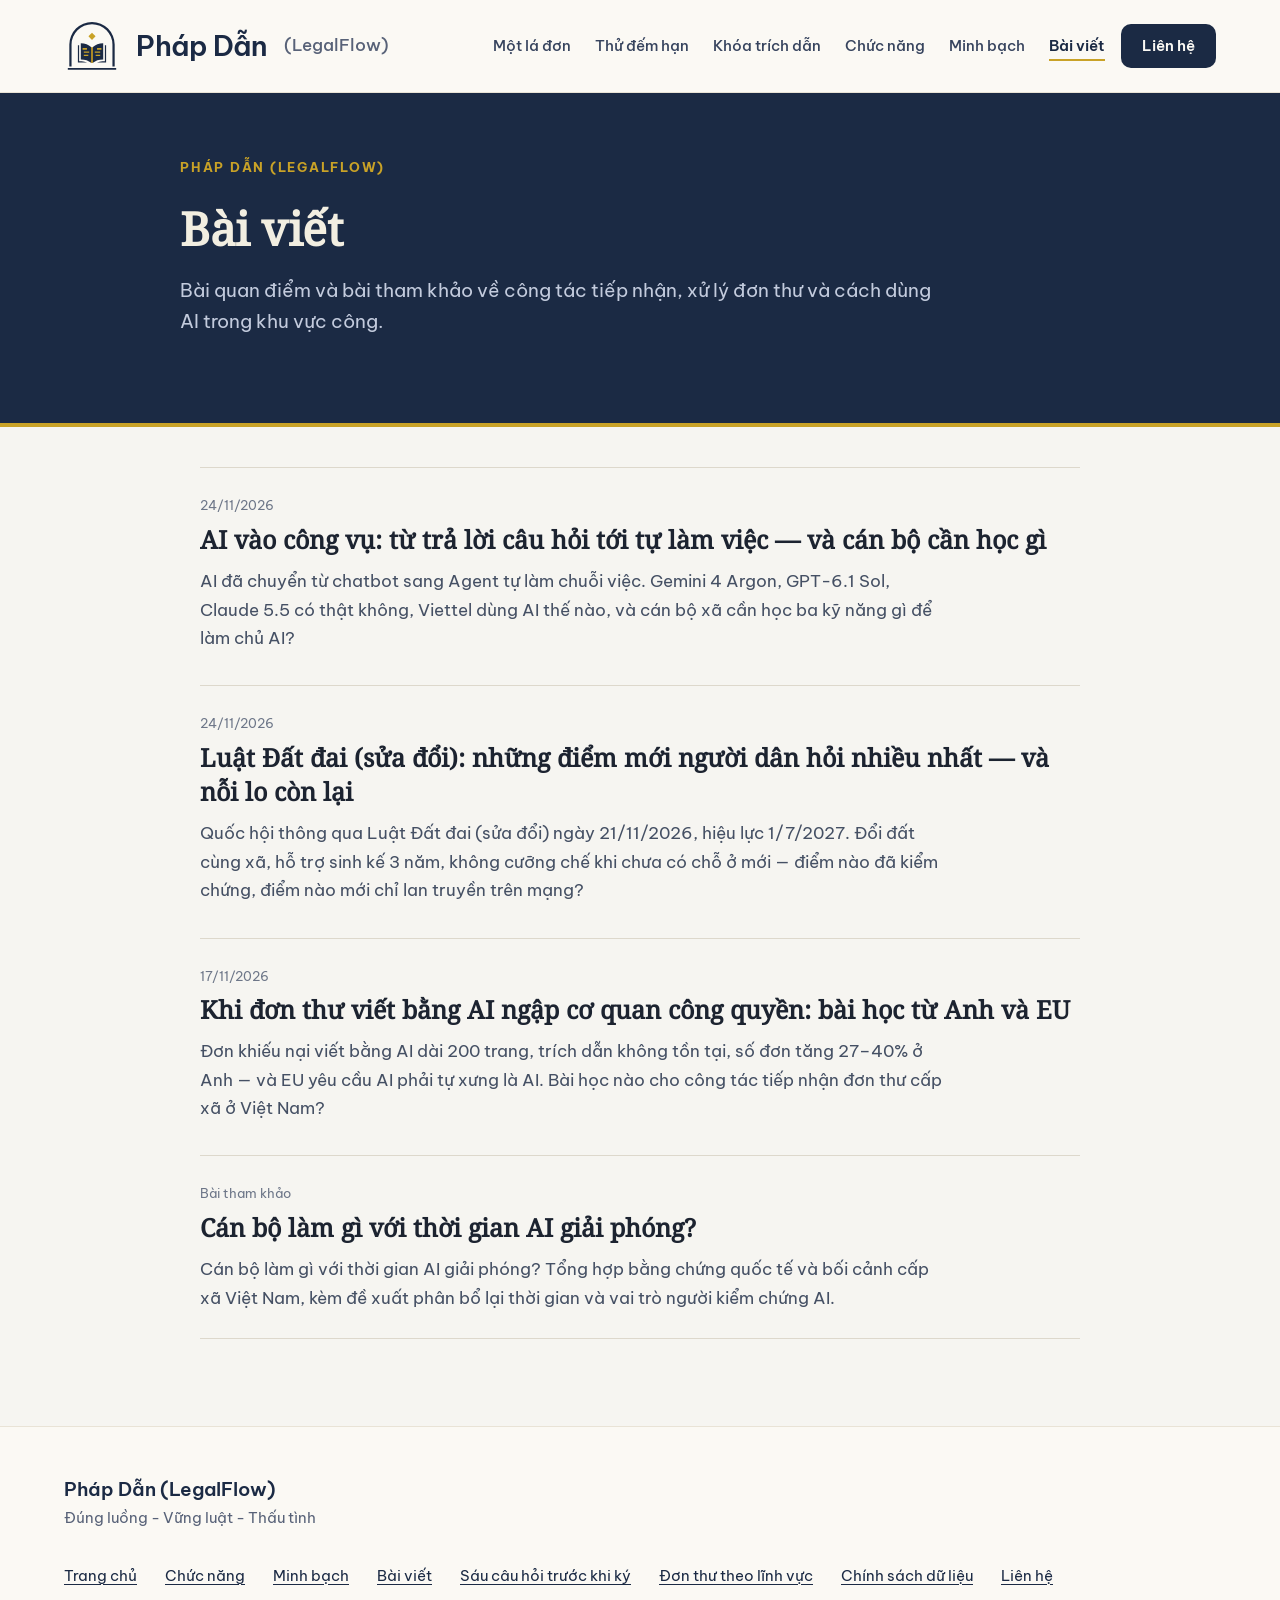
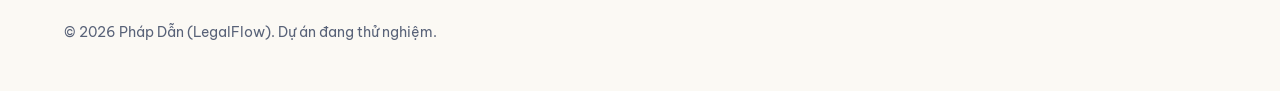
==== commit 5ecba20f: "Bổ sung liên kết Minh bạch và Chức năng vào header/footer 9 trang con (Phương án 5A, bảo toàn 100% <" ====
--- a/bai-viet/index.html
+++ b/bai-viet/index.html
@@ -306,19 +306,20 @@
 <span class="brand__name">Pháp Dẫn</span><span class="brand__sub">(LegalFlow)</span>
 </a>
 <nav class="nav" aria-label="Điều hướng chính">
-<a href="/#mot-ho-so">Theo một hồ sơ</a>
+<a href="/#mot-ho-so">Một lá đơn</a>
 <a href="/#thu-dem-han">Thử đếm hạn</a>
 <a href="/#khoa-trich-dan">Khóa trích dẫn</a>
-<a href="/#dang-co-gi">Hiện có gì</a>
+<a href="/#chuc-nang">Chức năng</a>
+<a href="/minh-bach.html">Minh bạch</a>
 <a href="/bai-viet/" aria-current="page">Bài viết</a>
-<a href="/chinh-sach-du-lieu.html">Chính sách dữ liệu</a>
 </nav>
 <details class="mnav"><summary>Mục lục</summary>
 <nav aria-label="Mục lục trên điện thoại">
-<a href="/#mot-ho-so">Theo một hồ sơ</a>
+<a href="/#mot-ho-so">Một lá đơn</a>
 <a href="/#thu-dem-han">Thử đếm hạn</a>
 <a href="/#khoa-trich-dan">Khóa trích dẫn</a>
-<a href="/#dang-co-gi">Hiện có gì</a>
+<a href="/#chuc-nang">Chức năng</a>
+<a href="/minh-bach.html">Minh bạch</a>
 <a href="/bai-viet/" aria-current="page">Bài viết</a>
 <a href="/chinh-sach-du-lieu.html">Chính sách dữ liệu</a>
 <a href="/lien-he.html">Liên hệ</a>
@@ -355,6 +356,8 @@
 </div>
 <nav aria-label="Liên kết cuối trang">
 <a href="/">Trang chủ</a>
+<a href="/#chuc-nang">Chức năng</a>
+<a href="/minh-bach.html">Minh bạch</a>
 <a href="/bai-viet/">Bài viết</a>
 <a href="/sau-cau-hoi-truoc-khi-ky.html">Sáu câu hỏi trước khi ký</a>
 <a href="/don-thu-theo-linh-vuc.html">Đơn thư theo lĩnh vực</a>
